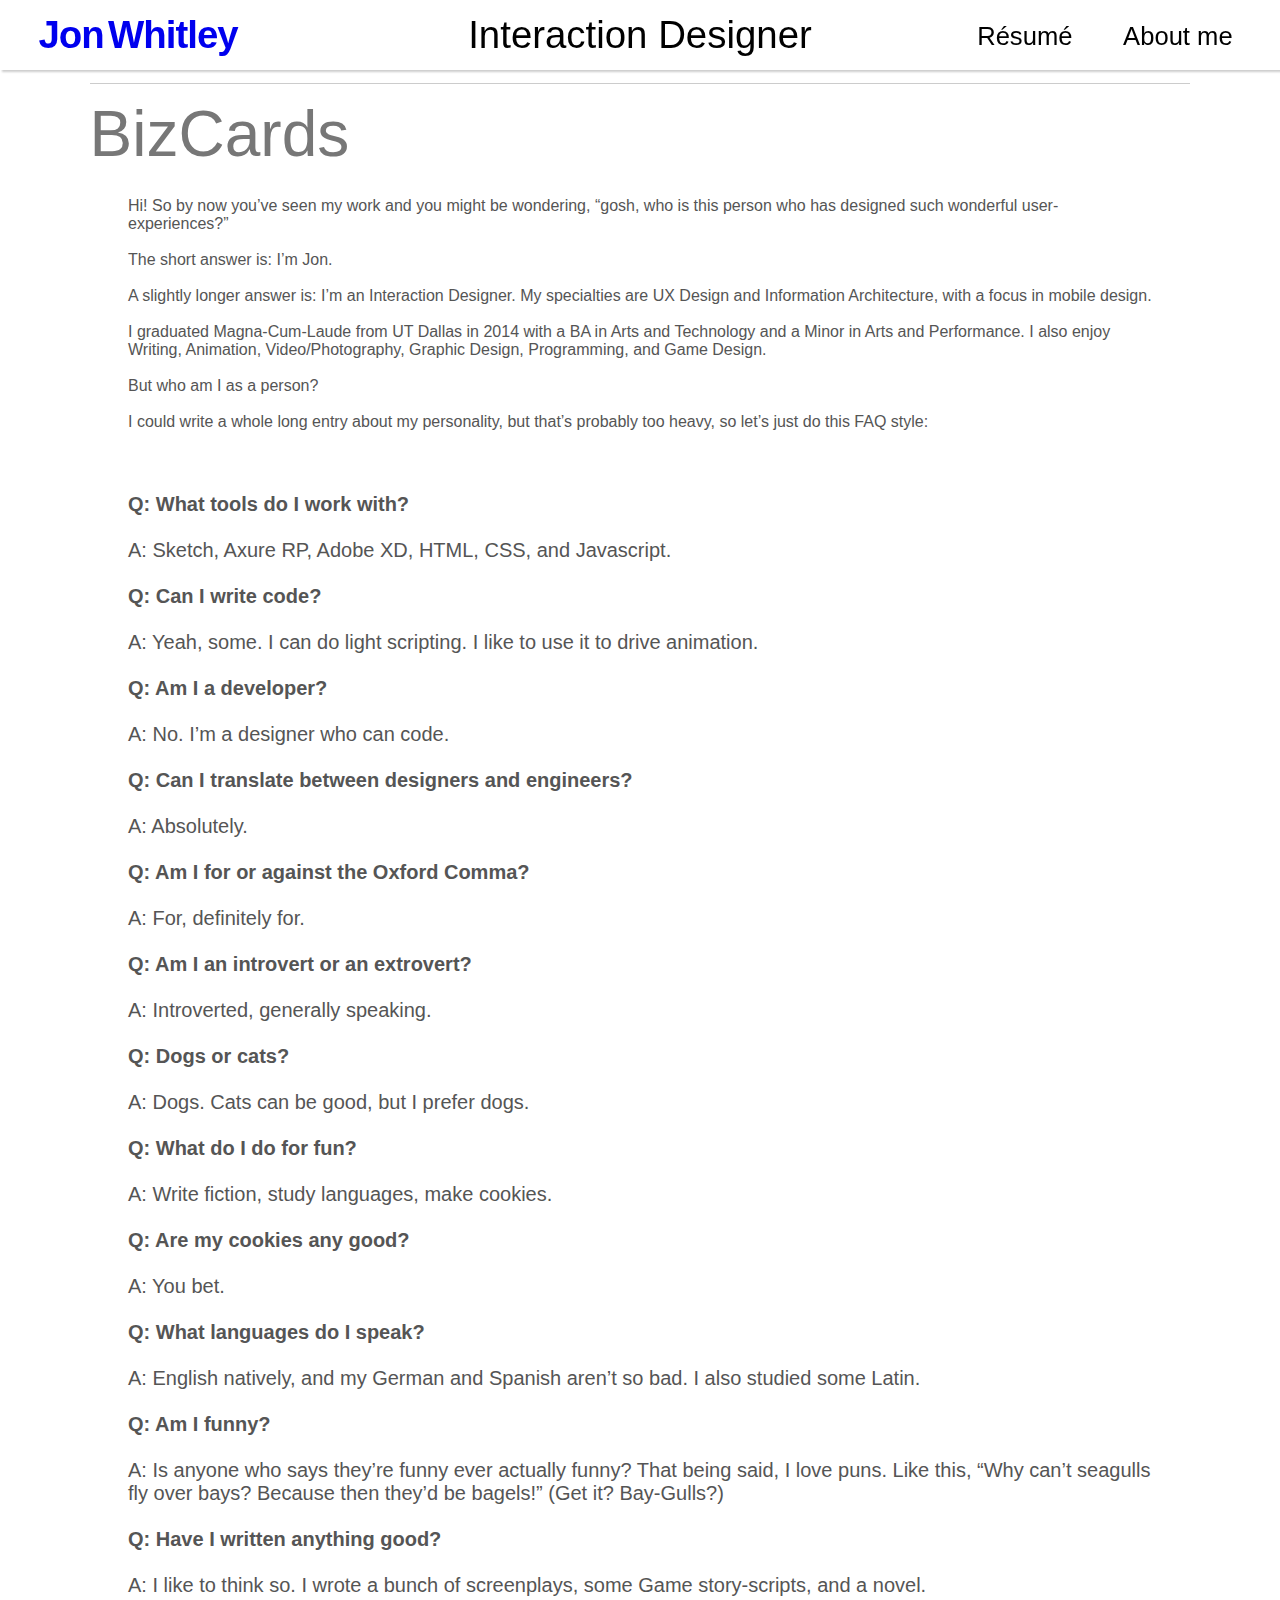
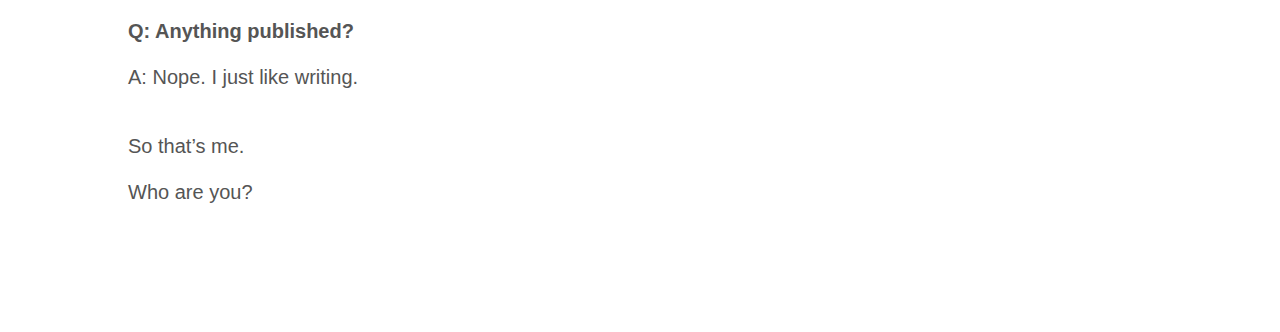
==== about.html @ 9fb03745 "Created site" ====
<!DOCTYPE html>
<html>
    <head>
        <meta charset="utf-8">
        <title>Jon Whitley's UX Portfolio - "About Me"</title>
        <link href="styles/style_project.css" rel="stylesheet" type="text/css">
        <!-- <link href="https://fonts.googleapis.com/css?family=Raleway" rel="stylesheet"> -->
    </head>
    <body>
        <nav>
            <a class="nameBlock" href="index.html">
                <h2 class="nameBlockIn">Jon</h2>
                <h2 class="nameBlockIn lastName">Whitley</h2>
            </a>
            <div class="leftSideHeader">
                <a class="aboutLink" href="JonWhitley_Resume_Format6.pdf">Résumé</a>
                <a class="aboutLink">About me</a>
            </div>
            <h1 class="headerTitle">Interaction Designer</h1>
        </nav>
        <h2 class="subtitle">BizCards</h2>
        <p class="aboutText">
            Hi! So by now you’ve seen my work and you might be wondering, 
            “gosh, who is this person who has designed such wonderful 
            user-experiences?”
            <br><br>
            The short answer is: I’m Jon.
            <br><br>
            A slightly longer answer is: I’m an Interaction Designer. 
            My specialties are UX Design and Information Architecture, 
            with a focus in mobile design.
            <br><br>
            I graduated Magna-Cum-Laude from UT Dallas in 2014 with a BA 
            in Arts and Technology and a Minor in Arts and Performance. 
            I also enjoy Writing, Animation, Video/Photography, Graphic 
            Design, Programming, and Game Design.
            <br><br>
            But who am I as a person?
            <br><br>
            I could write a whole long entry about my personality, 
            but that’s probably too heavy, so let’s just do this FAQ style:
            </p>

            <p class="aboutFAQ">
            <br><br>
            <span class="aboutQuestions">Q: What tools do I work with?</span>
            <br><br>
            A: Sketch, Axure RP, Adobe XD, HTML, CSS, and Javascript.
            <br><br>
            <span class="aboutQuestions">Q: Can I write code?</span>
            <br><br>
            A: Yeah, some. I can do light scripting. I like to use it to drive animation.
            <br><br>
            <span class="aboutQuestions">Q: Am I a developer?</span>
            <br><br>
            A: No. I’m a designer who can code.
            <br><br>
            <span class="aboutQuestions">Q: Can I translate between designers and engineers?</span>
            <br><br>
            A: Absolutely.
            <br><br>
            <span class="aboutQuestions">Q: Am I for or against the Oxford Comma?</span>
            <br><br>
            A: For, definitely for.
            <br><br>
            <span class="aboutQuestions">Q: Am I an introvert or an extrovert?</span>
            <br><br>
            A: Introverted, generally speaking.
            <br><br>
            <span class="aboutQuestions">Q: Dogs or cats?</span>
            <br><br>
            A: Dogs. Cats can be good, but I prefer dogs.
            <br><br>
            <span class="aboutQuestions">Q: What do I do for fun?</span>
            <br><br>
            A: Write fiction, study languages, make cookies.
            <br><br>
            <span class="aboutQuestions">Q: Are my cookies any good?</span>
            <br><br>
            A: You bet.
            <br><br>
            <span class="aboutQuestions">Q: What languages do I speak?</span>
            <br><br>
            A: English natively, and my German and Spanish aren’t so bad. I also studied some Latin.
            <br><br>
            <span class="aboutQuestions">Q: Am I funny?</span>
            <br><br>
            A: Is anyone who says they’re funny ever actually funny? That being said, I love puns. Like this, “Why can’t seagulls fly over bays? Because then they’d be bagels!” (Get it? Bay-Gulls?)
            <br><br>
            <span class="aboutQuestions">Q: Have I written anything good?</span>
            <br><br>
            A: I like to think so. I wrote a bunch of screenplays, some Game story-scripts, and a novel.
            <br><br>
            <span class="aboutQuestions">Q: Anything published?</span>
            <br><br>
            A: Nope. I just like writing.
            <br><br><br>
            So that’s me.
            <br><br>
            Who are you?
        </p>
    </body>
</html>
---- styles/style_project.css ----
html{
    font-family: 'Raleway', sans-serif;
}

body{
    margin:0;
    text-align: center;
    margin-bottom:10vw;
}

nav{
    text-align: center;
    box-shadow: 2px 2px 2px #00000033;
    margin-top:0;
    position: -webkit-sticky;
    position: sticky;
    top:0;
    background-color: #FFFFFF;
    height:5.5vw;
}

.nameBlock{
    margin:0;
    padding-left:3vw;
    padding-top:1vw;
    display:inline-block;
    width:25vw;
    text-align: left;
    float:left;
}
.nameBlock:link{
    text-decoration: none;
}
.nameBlock:visited{
    text-decoration: none;
    color:black;
}

.nameBlockIn{
    font-weight: 900;
    font-size:3vw;
    letter-spacing: -1px;
    margin:0;
    display:inline-block;
}

.headerTitle{
    font-weight:100;
    font-size: 3vw;
    margin:0;
    padding-top:1vw;
    display:block;
    text-align: center;
}

.leftSideHeader{
    float:right;
    font-size:2vw;
    width:25vw;
    vertical-align: bottom;
    padding-right:3vw;
    text-align: right;
    height:100%;
}

.aboutLink{
    display:inline-block;
    margin-left:2vw;
    height:69%;
    vertical-align: center;
    padding-top:7%;
    padding-right:.7vw;
    padding-left:.7vw;
}
.aboutLink:link{
    text-decoration: none;
    color:black;
}
.aboutLink:visited{
    text-decoration: none;
    color:black;
}
.aboutLink:hover{
    background-color: #FBFBFB;
}

.images{
    text-align: center;
    padding:0;
    margin:0;
    display:inline-block;
    margin-top:3vw;
}

img{
    width:12vw;
    margin-left:.25vw;
    margin-right:.25vw;
    border: none;
    box-shadow: 1px 1px 4px #00000022;
}

.subtitle{
    font-weight: 100;
    font-size: 5vw;
    text-align: left;
    margin-left:7vw;
    margin-right:7vw;
    margin-top: 1vw;
    border-top: 1px solid #00000033;
    color:#777777;
    margin-bottom:2vw;
    padding-top:1vw;
}

p{
    width:80vw;
    text-align: left;
    margin-left:10vw;
    margin-top:0;
    color:#555555;
}

.planImage{
    border: 1px solid #00000022;
    margin-left:.25vw;
    margin-right:.25vw;
    margin-top:3vw;
    margin-bottom:3vw;
}

.loFiImage{
    width:auto;
    height:22vw;
    margin-bottom:4vw;
}

.bizcardImage{
    width:auto;
    height:22vw;
    margin-bottom:3vw;
}

.bizcardWebImage{
    width:24vw;
    margin-bottom:3vw;
}

.aboutText{
    text-align: left;
}

.aboutFAQ{
    font-size:20px;
    font-weight:300;
}

.aboutQuestions{
    font-weight:bold;
}
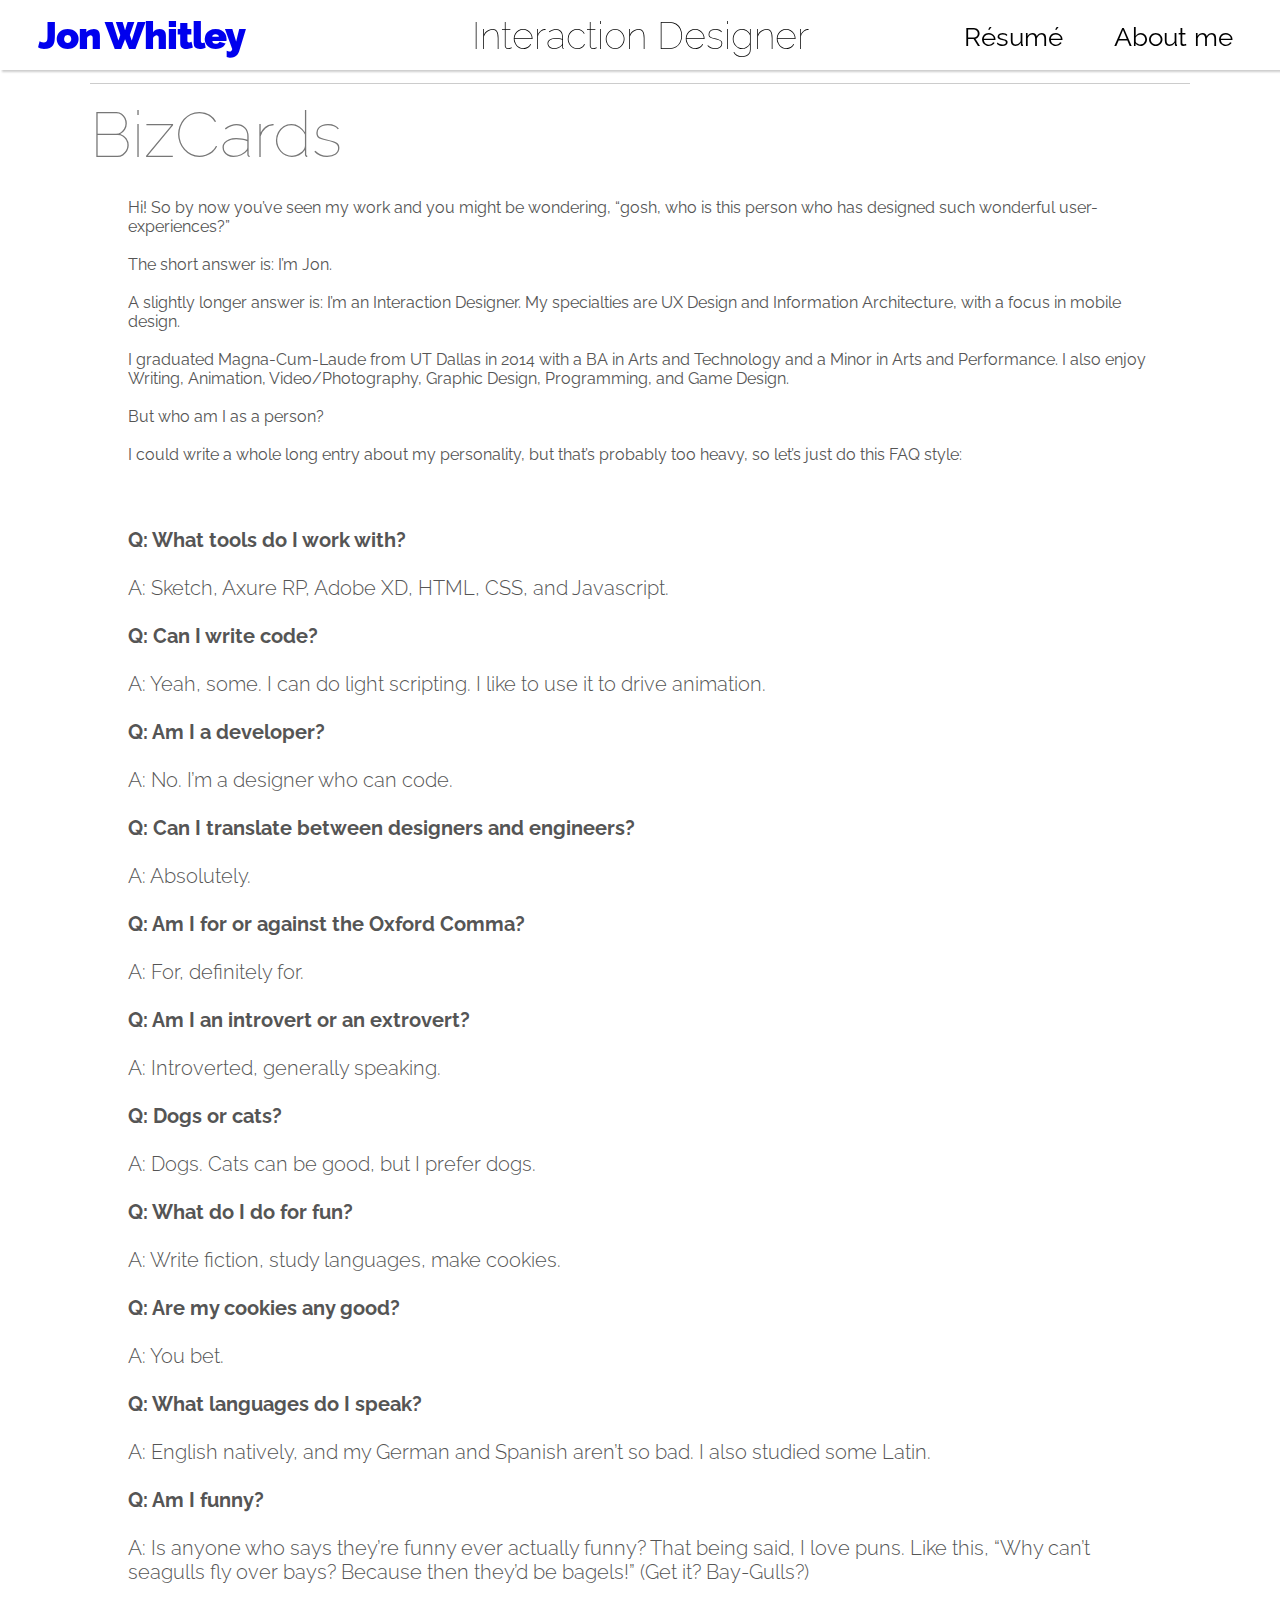
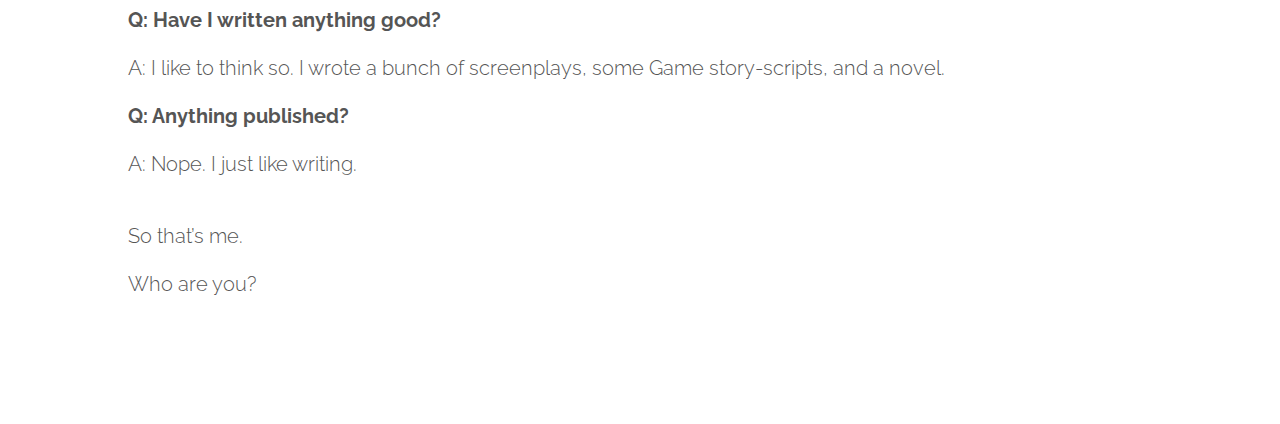
==== commit 52ebbfde: "Add files via upload" ====
--- a/about.html
+++ b/about.html
@@ -4,7 +4,7 @@
         <meta charset="utf-8">
         <title>Jon Whitley's UX Portfolio - "About Me"</title>
         <link href="styles/style_project.css" rel="stylesheet" type="text/css">
-        <!-- <link href="https://fonts.googleapis.com/css?family=Raleway" rel="stylesheet"> -->
+        <link href="https://fonts.googleapis.com/css?family=Raleway" rel="stylesheet">
     </head>
     <body>
         <nav>
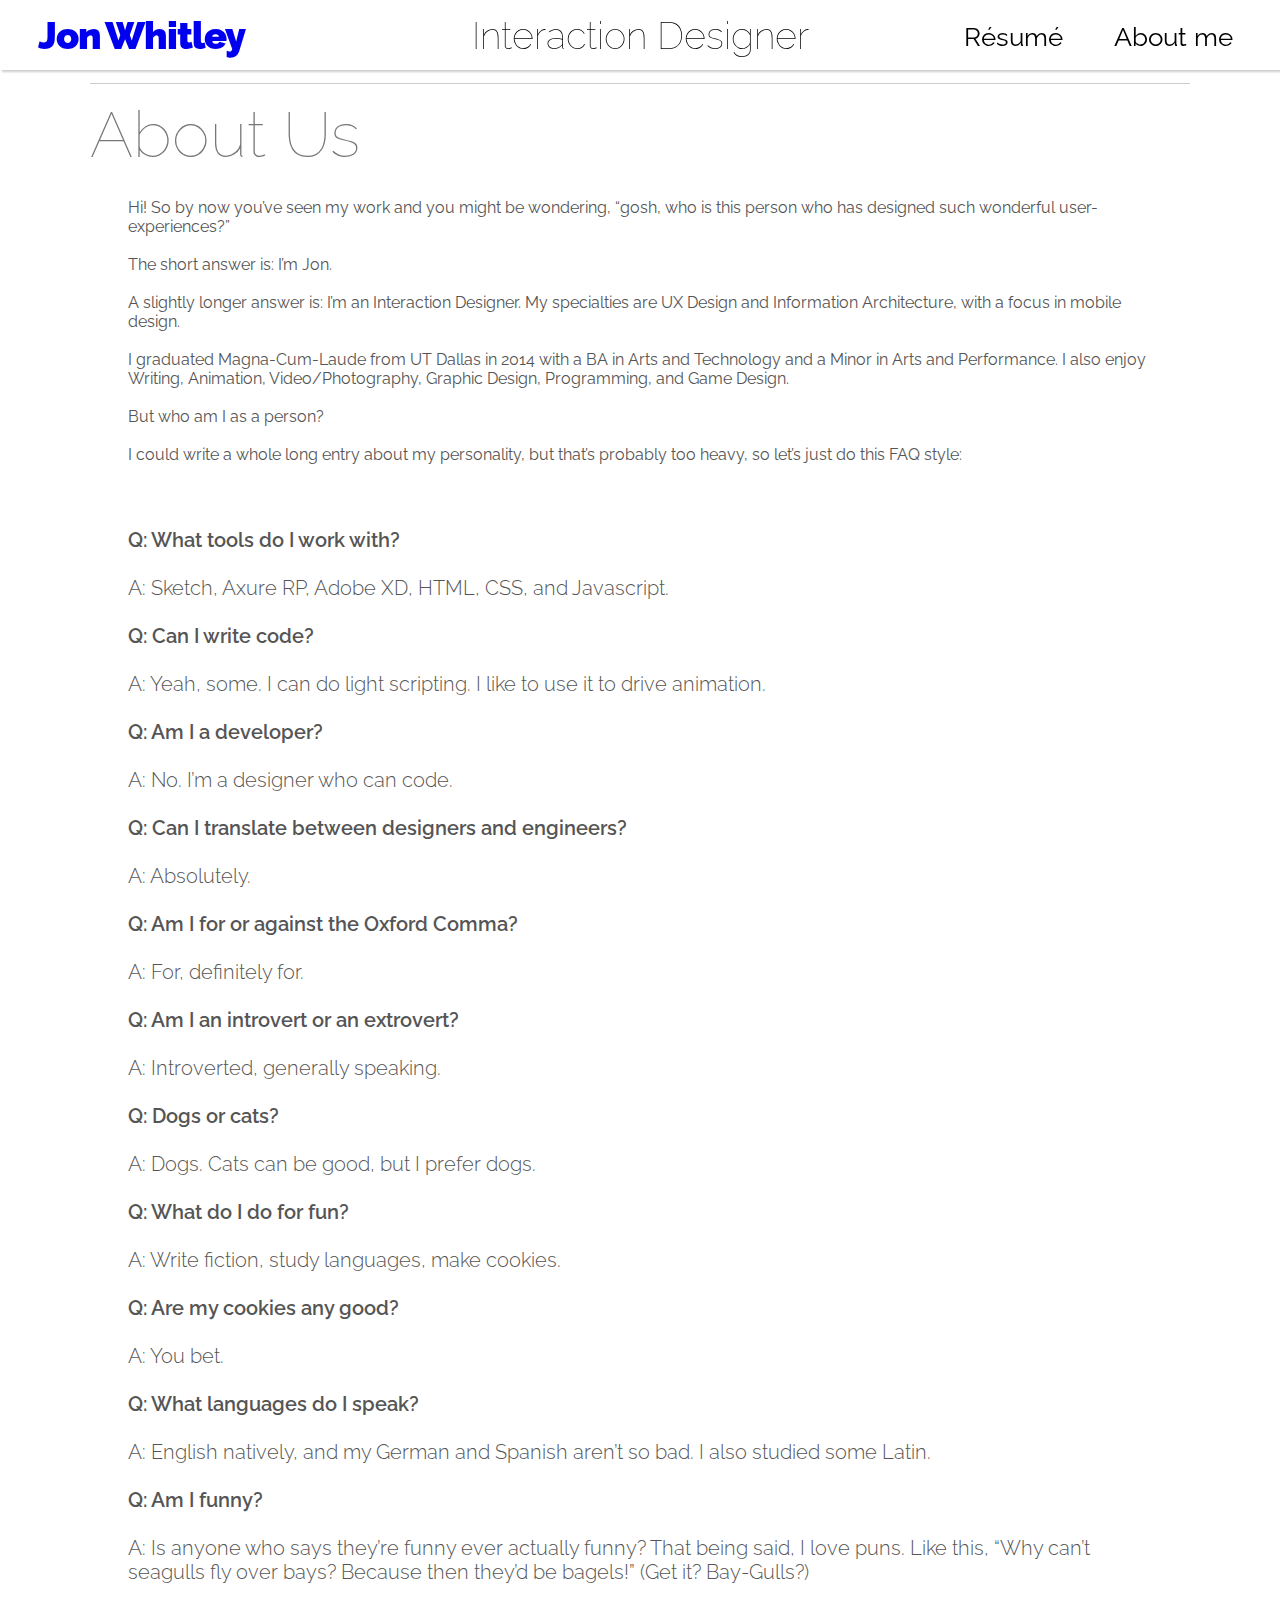
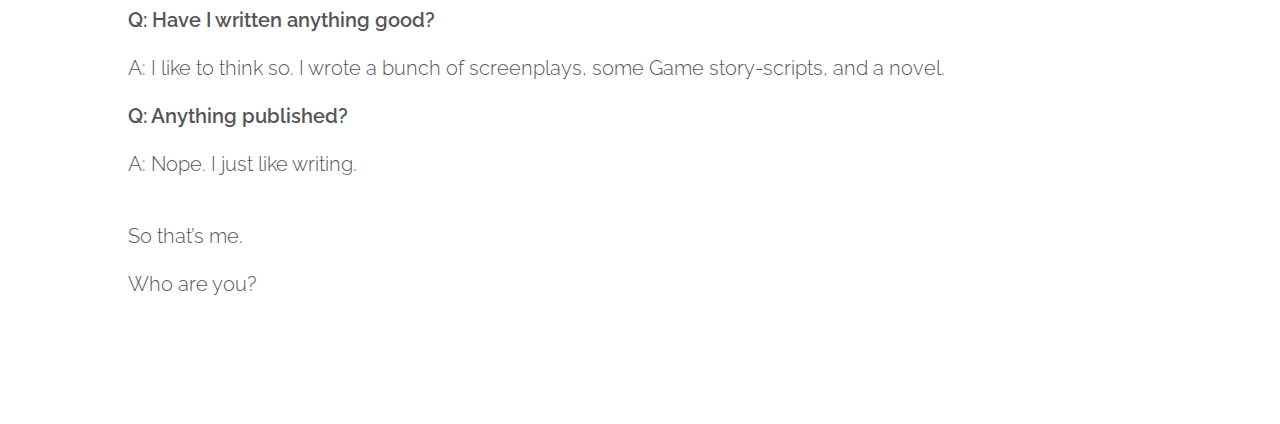
==== commit 1f4b5b64: "Add files via upload" ====
--- a/about.html
+++ b/about.html
@@ -4,7 +4,7 @@
         <meta charset="utf-8">
         <title>Jon Whitley's UX Portfolio - "About Me"</title>
         <link href="styles/style_project.css" rel="stylesheet" type="text/css">
-        <link href="https://fonts.googleapis.com/css?family=Raleway" rel="stylesheet">
+        <link href="https://fonts.googleapis.com/css?family=Raleway:100,400,600,900" rel="stylesheet"> 
     </head>
     <body>
         <nav>
@@ -18,7 +18,7 @@
             </div>
             <h1 class="headerTitle">Interaction Designer</h1>
         </nav>
-        <h2 class="subtitle">BizCards</h2>
+        <h2 class="subtitle">About Us</h2>
         <p class="aboutText">
             Hi! So by now you’ve seen my work and you might be wondering, 
             “gosh, who is this person who has designed such wonderful 
--- a/styles/style_project.css
+++ b/styles/style_project.css
@@ -157,5 +157,5 @@
 }
 
 .aboutQuestions{
-    font-weight:bold;
+    font-weight:600;
 }